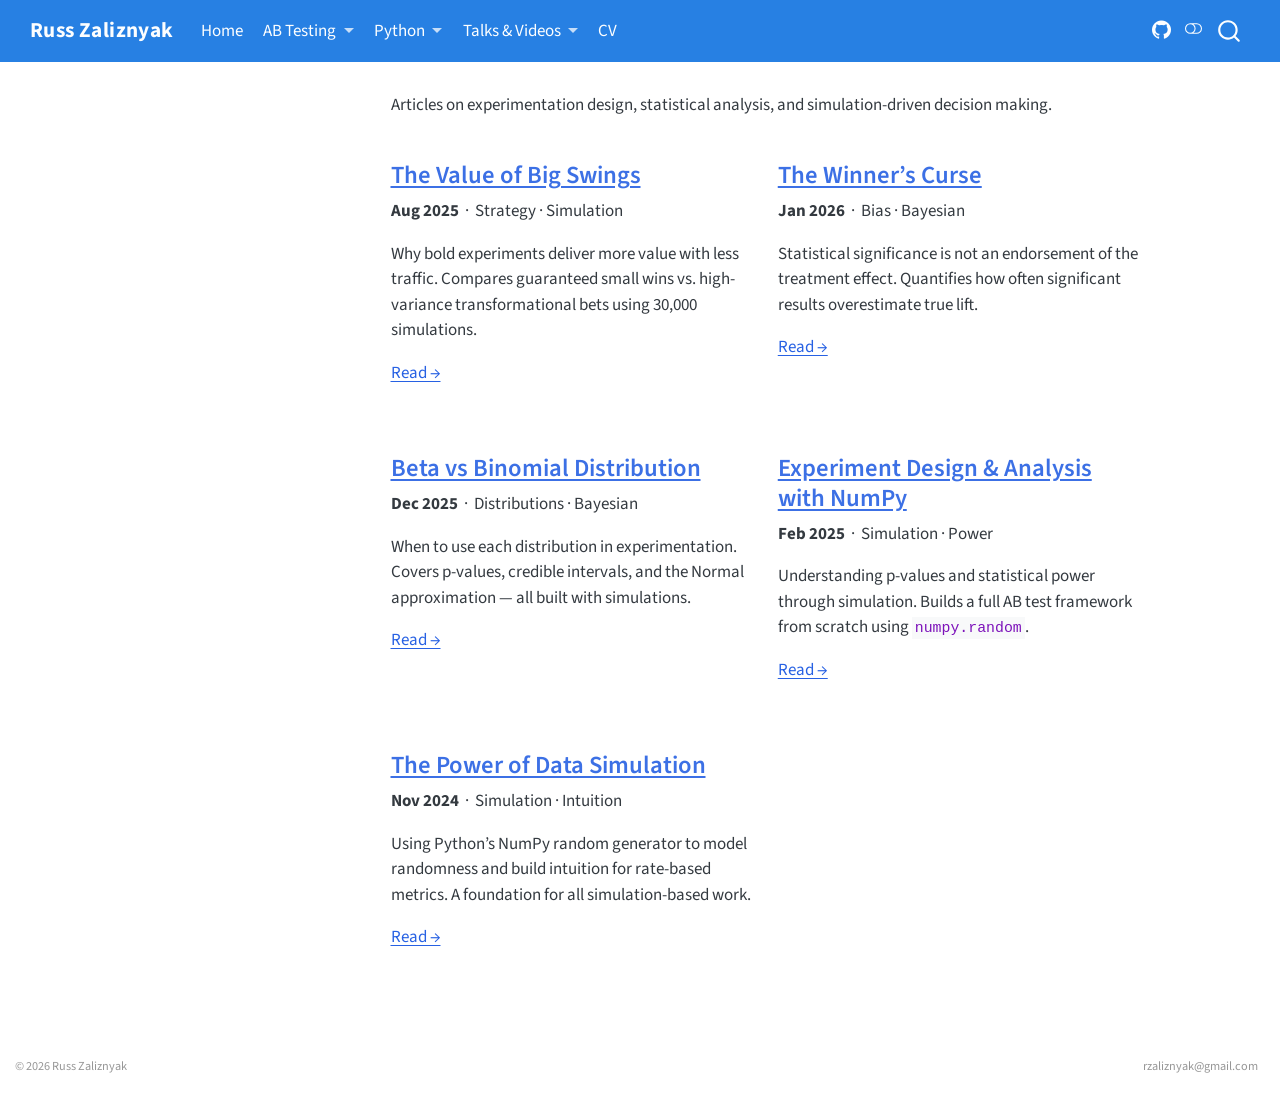
==== docs/ab-testing/index.html @ 5739679b "clean update" ====
<!DOCTYPE html>
<html xmlns="http://www.w3.org/1999/xhtml" lang="en" xml:lang="en"><head>

<meta charset="utf-8">
<meta name="generator" content="quarto-1.5.57">

<meta name="viewport" content="width=device-width, initial-scale=1.0, user-scalable=yes">

<meta name="author" content="Russ Zaliznyak">

<title>AB Testing – Russ Zaliznyak</title>
<style>
code{white-space: pre-wrap;}
span.smallcaps{font-variant: small-caps;}
div.columns{display: flex; gap: min(4vw, 1.5em);}
div.column{flex: auto; overflow-x: auto;}
div.hanging-indent{margin-left: 1.5em; text-indent: -1.5em;}
ul.task-list{list-style: none;}
ul.task-list li input[type="checkbox"] {
  width: 0.8em;
  margin: 0 0.8em 0.2em -1em; /* quarto-specific, see https://github.com/quarto-dev/quarto-cli/issues/4556 */ 
  vertical-align: middle;
}
/* CSS for syntax highlighting */
pre > code.sourceCode { white-space: pre; position: relative; }
pre > code.sourceCode > span { line-height: 1.25; }
pre > code.sourceCode > span:empty { height: 1.2em; }
.sourceCode { overflow: visible; }
code.sourceCode > span { color: inherit; text-decoration: inherit; }
div.sourceCode { margin: 1em 0; }
pre.sourceCode { margin: 0; }
@media screen {
div.sourceCode { overflow: auto; }
}
@media print {
pre > code.sourceCode { white-space: pre-wrap; }
pre > code.sourceCode > span { display: inline-block; text-indent: -5em; padding-left: 5em; }
}
pre.numberSource code
  { counter-reset: source-line 0; }
pre.numberSource code > span
  { position: relative; left: -4em; counter-increment: source-line; }
pre.numberSource code > span > a:first-child::before
  { content: counter(source-line);
    position: relative; left: -1em; text-align: right; vertical-align: baseline;
    border: none; display: inline-block;
    -webkit-touch-callout: none; -webkit-user-select: none;
    -khtml-user-select: none; -moz-user-select: none;
    -ms-user-select: none; user-select: none;
    padding: 0 4px; width: 4em;
  }
pre.numberSource { margin-left: 3em;  padding-left: 4px; }
div.sourceCode
  {   }
@media screen {
pre > code.sourceCode > span > a:first-child::before { text-decoration: underline; }
}
</style>


<script src="../site_libs/quarto-nav/quarto-nav.js"></script>
<script src="../site_libs/quarto-nav/headroom.min.js"></script>
<script src="../site_libs/clipboard/clipboard.min.js"></script>
<script src="../site_libs/quarto-search/autocomplete.umd.js"></script>
<script src="../site_libs/quarto-search/fuse.min.js"></script>
<script src="../site_libs/quarto-search/quarto-search.js"></script>
<meta name="quarto:offset" content="../">
<script src="../site_libs/quarto-html/quarto.js"></script>
<script src="../site_libs/quarto-html/popper.min.js"></script>
<script src="../site_libs/quarto-html/tippy.umd.min.js"></script>
<script src="../site_libs/quarto-html/anchor.min.js"></script>
<link href="../site_libs/quarto-html/tippy.css" rel="stylesheet">
<link href="../site_libs/quarto-html/quarto-syntax-highlighting.css" rel="stylesheet" class="quarto-color-scheme" id="quarto-text-highlighting-styles">
<link href="../site_libs/quarto-html/quarto-syntax-highlighting-dark.css" rel="prefetch" class="quarto-color-scheme quarto-color-alternate" id="quarto-text-highlighting-styles">
<script src="../site_libs/bootstrap/bootstrap.min.js"></script>
<link href="../site_libs/bootstrap/bootstrap-icons.css" rel="stylesheet">
<link href="../site_libs/bootstrap/bootstrap.min.css" rel="stylesheet" class="quarto-color-scheme" id="quarto-bootstrap" data-mode="light">
<link href="../site_libs/bootstrap/bootstrap-dark.min.css" rel="prefetch" class="quarto-color-scheme quarto-color-alternate" id="quarto-bootstrap" data-mode="dark">
<script id="quarto-search-options" type="application/json">{
  "location": "navbar",
  "copy-button": false,
  "collapse-after": 3,
  "panel-placement": "end",
  "type": "overlay",
  "limit": 50,
  "keyboard-shortcut": [
    "f",
    "/",
    "s"
  ],
  "show-item-context": false,
  "language": {
    "search-no-results-text": "No results",
    "search-matching-documents-text": "matching documents",
    "search-copy-link-title": "Copy link to search",
    "search-hide-matches-text": "Hide additional matches",
    "search-more-match-text": "more match in this document",
    "search-more-matches-text": "more matches in this document",
    "search-clear-button-title": "Clear",
    "search-text-placeholder": "",
    "search-detached-cancel-button-title": "Cancel",
    "search-submit-button-title": "Submit",
    "search-label": "Search"
  }
}</script>
<style>html{ scroll-behavior: smooth; }</style>


<link rel="stylesheet" href="../styles.css">
</head>

<body class="nav-sidebar floating nav-fixed fullcontent">

<div id="quarto-search-results"></div>
  <header id="quarto-header" class="headroom fixed-top">
    <nav class="navbar navbar-expand-lg " data-bs-theme="dark">
      <div class="navbar-container container-fluid">
      <div class="navbar-brand-container mx-auto">
    <a class="navbar-brand" href="../index.html">
    <span class="navbar-title">Russ Zaliznyak</span>
    </a>
  </div>
            <div id="quarto-search" class="" title="Search"></div>
          <button class="navbar-toggler" type="button" data-bs-toggle="collapse" data-bs-target="#navbarCollapse" aria-controls="navbarCollapse" role="menu" aria-expanded="false" aria-label="Toggle navigation" onclick="if (window.quartoToggleHeadroom) { window.quartoToggleHeadroom(); }">
  <span class="navbar-toggler-icon"></span>
</button>
          <div class="collapse navbar-collapse" id="navbarCollapse">
            <ul class="navbar-nav navbar-nav-scroll me-auto">
  <li class="nav-item">
    <a class="nav-link" href="../index.html"> 
<span class="menu-text">Home</span></a>
  </li>  
  <li class="nav-item dropdown ">
    <a class="nav-link dropdown-toggle" href="#" id="nav-menu-ab-testing" role="link" data-bs-toggle="dropdown" aria-expanded="false">
 <span class="menu-text">AB Testing</span>
    </a>
    <ul class="dropdown-menu" aria-labelledby="nav-menu-ab-testing">    
        <li>
    <a class="dropdown-item" href="../ab-testing/index.html">
 <span class="dropdown-text">All Articles</span></a>
  </li>  
        <li><hr class="dropdown-divider"></li>
        <li>
    <a class="dropdown-item" href="../ab-testing/power-of-simulation.html">
 <span class="dropdown-text">The Power of Data Simulation</span></a>
  </li>  
        <li>
    <a class="dropdown-item" href="../ab-testing/numpy-experiment-design.html">
 <span class="dropdown-text">Experiment Design &amp; Analysis</span></a>
  </li>  
        <li>
    <a class="dropdown-item" href="../ab-testing/beta-vs-binomial.html">
 <span class="dropdown-text">Beta vs Binomial Distribution</span></a>
  </li>  
        <li>
    <a class="dropdown-item" href="../ab-testing/winners-curse.html">
 <span class="dropdown-text">The Winner’s Curse</span></a>
  </li>  
        <li>
    <a class="dropdown-item" href="../ab-testing/big-swings.html">
 <span class="dropdown-text">The Value of Big Swings</span></a>
  </li>  
    </ul>
  </li>
  <li class="nav-item dropdown ">
    <a class="nav-link dropdown-toggle" href="#" id="nav-menu-python" role="link" data-bs-toggle="dropdown" aria-expanded="false">
 <span class="menu-text">Python</span>
    </a>
    <ul class="dropdown-menu" aria-labelledby="nav-menu-python">    
        <li>
    <a class="dropdown-item" href="../python/index.html">
 <span class="dropdown-text">All Articles</span></a>
  </li>  
        <li><hr class="dropdown-divider"></li>
        <li>
    <a class="dropdown-item" href="../python/polars-vs-pandas.html">
 <span class="dropdown-text">Why Switch to Polars</span></a>
  </li>  
    </ul>
  </li>
  <li class="nav-item dropdown ">
    <a class="nav-link dropdown-toggle" href="#" id="nav-menu-talks--videos" role="link" data-bs-toggle="dropdown" aria-expanded="false">
 <span class="menu-text">Talks &amp; Videos</span>
    </a>
    <ul class="dropdown-menu" aria-labelledby="nav-menu-talks--videos">    
        <li>
    <a class="dropdown-item" href="../talks/index.html">
 <span class="dropdown-text">All Talks</span></a>
  </li>  
        <li><hr class="dropdown-divider"></li>
        <li>
    <a class="dropdown-item" href="https://share.vidyard.com/watch/wqUpv9CUAXj9cSrFzAQwQ3">
 <span class="dropdown-text">Going Bayes — Intuit Tech Stories</span></a>
  </li>  
        <li>
    <a class="dropdown-item" href="https://www.youtube.com/watch?v=IpcTF0UAIVQ">
 <span class="dropdown-text">How Intuit Uses Dash Enterprise</span></a>
  </li>  
    </ul>
  </li>
  <li class="nav-item">
    <a class="nav-link" href="../cv.html"> 
<span class="menu-text">CV</span></a>
  </li>  
</ul>
            <ul class="navbar-nav navbar-nav-scroll ms-auto">
  <li class="nav-item compact">
    <a class="nav-link" href="https://github.com/rzaliznyak-math" target="_blank"> <i class="bi bi-github" role="img">
</i> 
<span class="menu-text"></span></a>
  </li>  
</ul>
          </div> <!-- /navcollapse -->
            <div class="quarto-navbar-tools">
  <a href="" class="quarto-color-scheme-toggle quarto-navigation-tool  px-1" onclick="window.quartoToggleColorScheme(); return false;" title="Toggle dark mode"><i class="bi"></i></a>
</div>
      </div> <!-- /container-fluid -->
    </nav>
  <nav class="quarto-secondary-nav">
    <div class="container-fluid d-flex">
      <button type="button" class="quarto-btn-toggle btn" data-bs-toggle="collapse" role="button" data-bs-target=".quarto-sidebar-collapse-item" aria-controls="quarto-sidebar" aria-expanded="false" aria-label="Toggle sidebar navigation" onclick="if (window.quartoToggleHeadroom) { window.quartoToggleHeadroom(); }">
        <i class="bi bi-layout-text-sidebar-reverse"></i>
      </button>
        <nav class="quarto-page-breadcrumbs" aria-label="breadcrumb"><ol class="breadcrumb"><li class="breadcrumb-item">AB Testing</li></ol></nav>
        <a class="flex-grow-1" role="navigation" data-bs-toggle="collapse" data-bs-target=".quarto-sidebar-collapse-item" aria-controls="quarto-sidebar" aria-expanded="false" aria-label="Toggle sidebar navigation" onclick="if (window.quartoToggleHeadroom) { window.quartoToggleHeadroom(); }">      
        </a>
    </div>
  </nav>
</header>
<!-- content -->
<div id="quarto-content" class="quarto-container page-columns page-rows-contents page-layout-article page-navbar">
<!-- sidebar -->
  <nav id="quarto-sidebar" class="sidebar collapse collapse-horizontal quarto-sidebar-collapse-item sidebar-navigation floating overflow-auto">
</nav>
<div id="quarto-sidebar-glass" class="quarto-sidebar-collapse-item" data-bs-toggle="collapse" data-bs-target=".quarto-sidebar-collapse-item"></div>
<!-- margin-sidebar -->
    
<!-- main -->
<main class="content" id="quarto-document-content">

<header id="title-block-header" class="quarto-title-block default">
<div class="quarto-title">
<div class="quarto-title-block"><div><h1 class="title">AB Testing</h1><button type="button" class="btn code-tools-button" id="quarto-code-tools-source"><i class="bi"></i> Code</button></div></div>
</div>



<div class="quarto-title-meta">

    <div>
    <div class="quarto-title-meta-heading">Author</div>
    <div class="quarto-title-meta-contents">
             <p>Russ Zaliznyak </p>
          </div>
  </div>
    
  
    
  </div>
  


</header>


<p>Articles on experimentation design, statistical analysis, and simulation-driven decision making.</p>
<div class="grid">
<section id="the-value-of-big-swings" class="level3 g-col-6">
<h3 class="anchored" data-anchor-id="the-value-of-big-swings"><a href="../ab-testing/big-swings.html">The Value of Big Swings</a></h3>
<p><strong>Aug 2025</strong> &nbsp;·&nbsp; Strategy · Simulation</p>
<p>Why bold experiments deliver more value with less traffic. Compares guaranteed small wins vs.&nbsp;high-variance transformational bets using 30,000 simulations.</p>
<p><a href="../ab-testing/big-swings.html">Read →</a></p>
</section>
<section id="the-winners-curse" class="level3 g-col-6">
<h3 class="anchored" data-anchor-id="the-winners-curse"><a href="../ab-testing/winners-curse.html">The Winner’s Curse</a></h3>
<p><strong>Jan 2026</strong> &nbsp;·&nbsp; Bias · Bayesian</p>
<p>Statistical significance is not an endorsement of the treatment effect. Quantifies how often significant results overestimate true lift.</p>
<p><a href="../ab-testing/winners-curse.html">Read →</a></p>
</section>
<section id="beta-vs-binomial-distribution" class="level3 g-col-6">
<h3 class="anchored" data-anchor-id="beta-vs-binomial-distribution"><a href="../ab-testing/beta-vs-binomial.html">Beta vs Binomial Distribution</a></h3>
<p><strong>Dec 2025</strong> &nbsp;·&nbsp; Distributions · Bayesian</p>
<p>When to use each distribution in experimentation. Covers p-values, credible intervals, and the Normal approximation — all built with simulations.</p>
<p><a href="../ab-testing/beta-vs-binomial.html">Read →</a></p>
</section>
<section id="experiment-design-analysis-with-numpy" class="level3 g-col-6">
<h3 class="anchored" data-anchor-id="experiment-design-analysis-with-numpy"><a href="../ab-testing/numpy-experiment-design.html">Experiment Design &amp; Analysis with NumPy</a></h3>
<p><strong>Feb 2025</strong> &nbsp;·&nbsp; Simulation · Power</p>
<p>Understanding p-values and statistical power through simulation. Builds a full AB test framework from scratch using <code>numpy.random</code>.</p>
<p><a href="../ab-testing/numpy-experiment-design.html">Read →</a></p>
</section>
<section id="the-power-of-data-simulation" class="level3 g-col-6">
<h3 class="anchored" data-anchor-id="the-power-of-data-simulation"><a href="../ab-testing/power-of-simulation.html">The Power of Data Simulation</a></h3>
<p><strong>Nov 2024</strong> &nbsp;·&nbsp; Simulation · Intuition</p>
<p>Using Python’s NumPy random generator to model randomness and build intuition for rate-based metrics. A foundation for all simulation-based work.</p>
<p><a href="../ab-testing/power-of-simulation.html">Read →</a></p>
</section>
</div>


<!-- -->


</main> <!-- /main -->
<script id="quarto-html-after-body" type="application/javascript">
window.document.addEventListener("DOMContentLoaded", function (event) {
  const toggleBodyColorMode = (bsSheetEl) => {
    const mode = bsSheetEl.getAttribute("data-mode");
    const bodyEl = window.document.querySelector("body");
    if (mode === "dark") {
      bodyEl.classList.add("quarto-dark");
      bodyEl.classList.remove("quarto-light");
    } else {
      bodyEl.classList.add("quarto-light");
      bodyEl.classList.remove("quarto-dark");
    }
  }
  const toggleBodyColorPrimary = () => {
    const bsSheetEl = window.document.querySelector("link#quarto-bootstrap");
    if (bsSheetEl) {
      toggleBodyColorMode(bsSheetEl);
    }
  }
  toggleBodyColorPrimary();  
  const disableStylesheet = (stylesheets) => {
    for (let i=0; i < stylesheets.length; i++) {
      const stylesheet = stylesheets[i];
      stylesheet.rel = 'prefetch';
    }
  }
  const enableStylesheet = (stylesheets) => {
    for (let i=0; i < stylesheets.length; i++) {
      const stylesheet = stylesheets[i];
      stylesheet.rel = 'stylesheet';
    }
  }
  const manageTransitions = (selector, allowTransitions) => {
    const els = window.document.querySelectorAll(selector);
    for (let i=0; i < els.length; i++) {
      const el = els[i];
      if (allowTransitions) {
        el.classList.remove('notransition');
      } else {
        el.classList.add('notransition');
      }
    }
  }
  const toggleGiscusIfUsed = (isAlternate, darkModeDefault) => {
    const baseTheme = document.querySelector('#giscus-base-theme')?.value ?? 'light';
    const alternateTheme = document.querySelector('#giscus-alt-theme')?.value ?? 'dark';
    let newTheme = '';
    if(darkModeDefault) {
      newTheme = isAlternate ? baseTheme : alternateTheme;
    } else {
      newTheme = isAlternate ? alternateTheme : baseTheme;
    }
    const changeGiscusTheme = () => {
      // From: https://github.com/giscus/giscus/issues/336
      const sendMessage = (message) => {
        const iframe = document.querySelector('iframe.giscus-frame');
        if (!iframe) return;
        iframe.contentWindow.postMessage({ giscus: message }, 'https://giscus.app');
      }
      sendMessage({
        setConfig: {
          theme: newTheme
        }
      });
    }
    const isGiscussLoaded = window.document.querySelector('iframe.giscus-frame') !== null;
    if (isGiscussLoaded) {
      changeGiscusTheme();
    }
  }
  const toggleColorMode = (alternate) => {
    // Switch the stylesheets
    const alternateStylesheets = window.document.querySelectorAll('link.quarto-color-scheme.quarto-color-alternate');
    manageTransitions('#quarto-margin-sidebar .nav-link', false);
    if (alternate) {
      enableStylesheet(alternateStylesheets);
      for (const sheetNode of alternateStylesheets) {
        if (sheetNode.id === "quarto-bootstrap") {
          toggleBodyColorMode(sheetNode);
        }
      }
    } else {
      disableStylesheet(alternateStylesheets);
      toggleBodyColorPrimary();
    }
    manageTransitions('#quarto-margin-sidebar .nav-link', true);
    // Switch the toggles
    const toggles = window.document.querySelectorAll('.quarto-color-scheme-toggle');
    for (let i=0; i < toggles.length; i++) {
      const toggle = toggles[i];
      if (toggle) {
        if (alternate) {
          toggle.classList.add("alternate");     
        } else {
          toggle.classList.remove("alternate");
        }
      }
    }
    // Hack to workaround the fact that safari doesn't
    // properly recolor the scrollbar when toggling (#1455)
    if (navigator.userAgent.indexOf('Safari') > 0 && navigator.userAgent.indexOf('Chrome') == -1) {
      manageTransitions("body", false);
      window.scrollTo(0, 1);
      setTimeout(() => {
        window.scrollTo(0, 0);
        manageTransitions("body", true);
      }, 40);  
    }
  }
  const isFileUrl = () => { 
    return window.location.protocol === 'file:';
  }
  const hasAlternateSentinel = () => {  
    let styleSentinel = getColorSchemeSentinel();
    if (styleSentinel !== null) {
      return styleSentinel === "alternate";
    } else {
      return false;
    }
  }
  const setStyleSentinel = (alternate) => {
    const value = alternate ? "alternate" : "default";
    if (!isFileUrl()) {
      window.localStorage.setItem("quarto-color-scheme", value);
    } else {
      localAlternateSentinel = value;
    }
  }
  const getColorSchemeSentinel = () => {
    if (!isFileUrl()) {
      const storageValue = window.localStorage.getItem("quarto-color-scheme");
      return storageValue != null ? storageValue : localAlternateSentinel;
    } else {
      return localAlternateSentinel;
    }
  }
  const darkModeDefault = false;
  let localAlternateSentinel = darkModeDefault ? 'alternate' : 'default';
  // Dark / light mode switch
  window.quartoToggleColorScheme = () => {
    // Read the current dark / light value 
    let toAlternate = !hasAlternateSentinel();
    toggleColorMode(toAlternate);
    setStyleSentinel(toAlternate);
    toggleGiscusIfUsed(toAlternate, darkModeDefault);
  };
  // Ensure there is a toggle, if there isn't float one in the top right
  if (window.document.querySelector('.quarto-color-scheme-toggle') === null) {
    const a = window.document.createElement('a');
    a.classList.add('top-right');
    a.classList.add('quarto-color-scheme-toggle');
    a.href = "";
    a.onclick = function() { try { window.quartoToggleColorScheme(); } catch {} return false; };
    const i = window.document.createElement("i");
    i.classList.add('bi');
    a.appendChild(i);
    window.document.body.appendChild(a);
  }
  // Switch to dark mode if need be
  if (hasAlternateSentinel()) {
    toggleColorMode(true);
  } else {
    toggleColorMode(false);
  }
  const icon = "";
  const anchorJS = new window.AnchorJS();
  anchorJS.options = {
    placement: 'right',
    icon: icon
  };
  anchorJS.add('.anchored');
  const isCodeAnnotation = (el) => {
    for (const clz of el.classList) {
      if (clz.startsWith('code-annotation-')) {                     
        return true;
      }
    }
    return false;
  }
  const onCopySuccess = function(e) {
    // button target
    const button = e.trigger;
    // don't keep focus
    button.blur();
    // flash "checked"
    button.classList.add('code-copy-button-checked');
    var currentTitle = button.getAttribute("title");
    button.setAttribute("title", "Copied!");
    let tooltip;
    if (window.bootstrap) {
      button.setAttribute("data-bs-toggle", "tooltip");
      button.setAttribute("data-bs-placement", "left");
      button.setAttribute("data-bs-title", "Copied!");
      tooltip = new bootstrap.Tooltip(button, 
        { trigger: "manual", 
          customClass: "code-copy-button-tooltip",
          offset: [0, -8]});
      tooltip.show();    
    }
    setTimeout(function() {
      if (tooltip) {
        tooltip.hide();
        button.removeAttribute("data-bs-title");
        button.removeAttribute("data-bs-toggle");
        button.removeAttribute("data-bs-placement");
      }
      button.setAttribute("title", currentTitle);
      button.classList.remove('code-copy-button-checked');
    }, 1000);
    // clear code selection
    e.clearSelection();
  }
  const getTextToCopy = function(trigger) {
      const codeEl = trigger.previousElementSibling.cloneNode(true);
      for (const childEl of codeEl.children) {
        if (isCodeAnnotation(childEl)) {
          childEl.remove();
        }
      }
      return codeEl.innerText;
  }
  const clipboard = new window.ClipboardJS('.code-copy-button:not([data-in-quarto-modal])', {
    text: getTextToCopy
  });
  clipboard.on('success', onCopySuccess);
  if (window.document.getElementById('quarto-embedded-source-code-modal')) {
    // For code content inside modals, clipBoardJS needs to be initialized with a container option
    // TODO: Check when it could be a function (https://github.com/zenorocha/clipboard.js/issues/860)
    const clipboardModal = new window.ClipboardJS('.code-copy-button[data-in-quarto-modal]', {
      text: getTextToCopy,
      container: window.document.getElementById('quarto-embedded-source-code-modal')
    });
    clipboardModal.on('success', onCopySuccess);
  }
  const viewSource = window.document.getElementById('quarto-view-source') ||
                     window.document.getElementById('quarto-code-tools-source');
  if (viewSource) {
    const sourceUrl = viewSource.getAttribute("data-quarto-source-url");
    viewSource.addEventListener("click", function(e) {
      if (sourceUrl) {
        // rstudio viewer pane
        if (/\bcapabilities=\b/.test(window.location)) {
          window.open(sourceUrl);
        } else {
          window.location.href = sourceUrl;
        }
      } else {
        const modal = new bootstrap.Modal(document.getElementById('quarto-embedded-source-code-modal'));
        modal.show();
      }
      return false;
    });
  }
  function toggleCodeHandler(show) {
    return function(e) {
      const detailsSrc = window.document.querySelectorAll(".cell > details > .sourceCode");
      for (let i=0; i<detailsSrc.length; i++) {
        const details = detailsSrc[i].parentElement;
        if (show) {
          details.open = true;
        } else {
          details.removeAttribute("open");
        }
      }
      const cellCodeDivs = window.document.querySelectorAll(".cell > .sourceCode");
      const fromCls = show ? "hidden" : "unhidden";
      const toCls = show ? "unhidden" : "hidden";
      for (let i=0; i<cellCodeDivs.length; i++) {
        const codeDiv = cellCodeDivs[i];
        if (codeDiv.classList.contains(fromCls)) {
          codeDiv.classList.remove(fromCls);
          codeDiv.classList.add(toCls);
        } 
      }
      return false;
    }
  }
  const hideAllCode = window.document.getElementById("quarto-hide-all-code");
  if (hideAllCode) {
    hideAllCode.addEventListener("click", toggleCodeHandler(false));
  }
  const showAllCode = window.document.getElementById("quarto-show-all-code");
  if (showAllCode) {
    showAllCode.addEventListener("click", toggleCodeHandler(true));
  }
    var localhostRegex = new RegExp(/^(?:http|https):\/\/localhost\:?[0-9]*\//);
    var mailtoRegex = new RegExp(/^mailto:/);
      var filterRegex = new RegExp('/' + window.location.host + '/');
    var isInternal = (href) => {
        return filterRegex.test(href) || localhostRegex.test(href) || mailtoRegex.test(href);
    }
    // Inspect non-navigation links and adorn them if external
 	var links = window.document.querySelectorAll('a[href]:not(.nav-link):not(.navbar-brand):not(.toc-action):not(.sidebar-link):not(.sidebar-item-toggle):not(.pagination-link):not(.no-external):not([aria-hidden]):not(.dropdown-item):not(.quarto-navigation-tool):not(.about-link)');
    for (var i=0; i<links.length; i++) {
      const link = links[i];
      if (!isInternal(link.href)) {
        // undo the damage that might have been done by quarto-nav.js in the case of
        // links that we want to consider external
        if (link.dataset.originalHref !== undefined) {
          link.href = link.dataset.originalHref;
        }
      }
    }
  function tippyHover(el, contentFn, onTriggerFn, onUntriggerFn) {
    const config = {
      allowHTML: true,
      maxWidth: 500,
      delay: 100,
      arrow: false,
      appendTo: function(el) {
          return el.parentElement;
      },
      interactive: true,
      interactiveBorder: 10,
      theme: 'quarto',
      placement: 'bottom-start',
    };
    if (contentFn) {
      config.content = contentFn;
    }
    if (onTriggerFn) {
      config.onTrigger = onTriggerFn;
    }
    if (onUntriggerFn) {
      config.onUntrigger = onUntriggerFn;
    }
    window.tippy(el, config); 
  }
  const noterefs = window.document.querySelectorAll('a[role="doc-noteref"]');
  for (var i=0; i<noterefs.length; i++) {
    const ref = noterefs[i];
    tippyHover(ref, function() {
      // use id or data attribute instead here
      let href = ref.getAttribute('data-footnote-href') || ref.getAttribute('href');
      try { href = new URL(href).hash; } catch {}
      const id = href.replace(/^#\/?/, "");
      const note = window.document.getElementById(id);
      if (note) {
        return note.innerHTML;
      } else {
        return "";
      }
    });
  }
  const xrefs = window.document.querySelectorAll('a.quarto-xref');
  const processXRef = (id, note) => {
    // Strip column container classes
    const stripColumnClz = (el) => {
      el.classList.remove("page-full", "page-columns");
      if (el.children) {
        for (const child of el.children) {
          stripColumnClz(child);
        }
      }
    }
    stripColumnClz(note)
    if (id === null || id.startsWith('sec-')) {
      // Special case sections, only their first couple elements
      const container = document.createElement("div");
      if (note.children && note.children.length > 2) {
        container.appendChild(note.children[0].cloneNode(true));
        for (let i = 1; i < note.children.length; i++) {
          const child = note.children[i];
          if (child.tagName === "P" && child.innerText === "") {
            continue;
          } else {
            container.appendChild(child.cloneNode(true));
            break;
          }
        }
        if (window.Quarto?.typesetMath) {
          window.Quarto.typesetMath(container);
        }
        return container.innerHTML
      } else {
        if (window.Quarto?.typesetMath) {
          window.Quarto.typesetMath(note);
        }
        return note.innerHTML;
      }
    } else {
      // Remove any anchor links if they are present
      const anchorLink = note.querySelector('a.anchorjs-link');
      if (anchorLink) {
        anchorLink.remove();
      }
      if (window.Quarto?.typesetMath) {
        window.Quarto.typesetMath(note);
      }
      // TODO in 1.5, we should make sure this works without a callout special case
      if (note.classList.contains("callout")) {
        return note.outerHTML;
      } else {
        return note.innerHTML;
      }
    }
  }
  for (var i=0; i<xrefs.length; i++) {
    const xref = xrefs[i];
    tippyHover(xref, undefined, function(instance) {
      instance.disable();
      let url = xref.getAttribute('href');
      let hash = undefined; 
      if (url.startsWith('#')) {
        hash = url;
      } else {
        try { hash = new URL(url).hash; } catch {}
      }
      if (hash) {
        const id = hash.replace(/^#\/?/, "");
        const note = window.document.getElementById(id);
        if (note !== null) {
          try {
            const html = processXRef(id, note.cloneNode(true));
            instance.setContent(html);
          } finally {
            instance.enable();
            instance.show();
          }
        } else {
          // See if we can fetch this
          fetch(url.split('#')[0])
          .then(res => res.text())
          .then(html => {
            const parser = new DOMParser();
            const htmlDoc = parser.parseFromString(html, "text/html");
            const note = htmlDoc.getElementById(id);
            if (note !== null) {
              const html = processXRef(id, note);
              instance.setContent(html);
            } 
          }).finally(() => {
            instance.enable();
            instance.show();
          });
        }
      } else {
        // See if we can fetch a full url (with no hash to target)
        // This is a special case and we should probably do some content thinning / targeting
        fetch(url)
        .then(res => res.text())
        .then(html => {
          const parser = new DOMParser();
          const htmlDoc = parser.parseFromString(html, "text/html");
          const note = htmlDoc.querySelector('main.content');
          if (note !== null) {
            // This should only happen for chapter cross references
            // (since there is no id in the URL)
            // remove the first header
            if (note.children.length > 0 && note.children[0].tagName === "HEADER") {
              note.children[0].remove();
            }
            const html = processXRef(null, note);
            instance.setContent(html);
          } 
        }).finally(() => {
          instance.enable();
          instance.show();
        });
      }
    }, function(instance) {
    });
  }
      let selectedAnnoteEl;
      const selectorForAnnotation = ( cell, annotation) => {
        let cellAttr = 'data-code-cell="' + cell + '"';
        let lineAttr = 'data-code-annotation="' +  annotation + '"';
        const selector = 'span[' + cellAttr + '][' + lineAttr + ']';
        return selector;
      }
      const selectCodeLines = (annoteEl) => {
        const doc = window.document;
        const targetCell = annoteEl.getAttribute("data-target-cell");
        const targetAnnotation = annoteEl.getAttribute("data-target-annotation");
        const annoteSpan = window.document.querySelector(selectorForAnnotation(targetCell, targetAnnotation));
        const lines = annoteSpan.getAttribute("data-code-lines").split(",");
        const lineIds = lines.map((line) => {
          return targetCell + "-" + line;
        })
        let top = null;
        let height = null;
        let parent = null;
        if (lineIds.length > 0) {
            //compute the position of the single el (top and bottom and make a div)
            const el = window.document.getElementById(lineIds[0]);
            top = el.offsetTop;
            height = el.offsetHeight;
            parent = el.parentElement.parentElement;
          if (lineIds.length > 1) {
            const lastEl = window.document.getElementById(lineIds[lineIds.length - 1]);
            const bottom = lastEl.offsetTop + lastEl.offsetHeight;
            height = bottom - top;
          }
          if (top !== null && height !== null && parent !== null) {
            // cook up a div (if necessary) and position it 
            let div = window.document.getElementById("code-annotation-line-highlight");
            if (div === null) {
              div = window.document.createElement("div");
              div.setAttribute("id", "code-annotation-line-highlight");
              div.style.position = 'absolute';
              parent.appendChild(div);
            }
            div.style.top = top - 2 + "px";
            div.style.height = height + 4 + "px";
            div.style.left = 0;
            let gutterDiv = window.document.getElementById("code-annotation-line-highlight-gutter");
            if (gutterDiv === null) {
              gutterDiv = window.document.createElement("div");
              gutterDiv.setAttribute("id", "code-annotation-line-highlight-gutter");
              gutterDiv.style.position = 'absolute';
              const codeCell = window.document.getElementById(targetCell);
              const gutter = codeCell.querySelector('.code-annotation-gutter');
              gutter.appendChild(gutterDiv);
            }
            gutterDiv.style.top = top - 2 + "px";
            gutterDiv.style.height = height + 4 + "px";
          }
          selectedAnnoteEl = annoteEl;
        }
      };
      const unselectCodeLines = () => {
        const elementsIds = ["code-annotation-line-highlight", "code-annotation-line-highlight-gutter"];
        elementsIds.forEach((elId) => {
          const div = window.document.getElementById(elId);
          if (div) {
            div.remove();
          }
        });
        selectedAnnoteEl = undefined;
      };
        // Handle positioning of the toggle
    window.addEventListener(
      "resize",
      throttle(() => {
        elRect = undefined;
        if (selectedAnnoteEl) {
          selectCodeLines(selectedAnnoteEl);
        }
      }, 10)
    );
    function throttle(fn, ms) {
    let throttle = false;
    let timer;
      return (...args) => {
        if(!throttle) { // first call gets through
            fn.apply(this, args);
            throttle = true;
        } else { // all the others get throttled
            if(timer) clearTimeout(timer); // cancel #2
            timer = setTimeout(() => {
              fn.apply(this, args);
              timer = throttle = false;
            }, ms);
        }
      };
    }
      // Attach click handler to the DT
      const annoteDls = window.document.querySelectorAll('dt[data-target-cell]');
      for (const annoteDlNode of annoteDls) {
        annoteDlNode.addEventListener('click', (event) => {
          const clickedEl = event.target;
          if (clickedEl !== selectedAnnoteEl) {
            unselectCodeLines();
            const activeEl = window.document.querySelector('dt[data-target-cell].code-annotation-active');
            if (activeEl) {
              activeEl.classList.remove('code-annotation-active');
            }
            selectCodeLines(clickedEl);
            clickedEl.classList.add('code-annotation-active');
          } else {
            // Unselect the line
            unselectCodeLines();
            clickedEl.classList.remove('code-annotation-active');
          }
        });
      }
  const findCites = (el) => {
    const parentEl = el.parentElement;
    if (parentEl) {
      const cites = parentEl.dataset.cites;
      if (cites) {
        return {
          el,
          cites: cites.split(' ')
        };
      } else {
        return findCites(el.parentElement)
      }
    } else {
      return undefined;
    }
  };
  var bibliorefs = window.document.querySelectorAll('a[role="doc-biblioref"]');
  for (var i=0; i<bibliorefs.length; i++) {
    const ref = bibliorefs[i];
    const citeInfo = findCites(ref);
    if (citeInfo) {
      tippyHover(citeInfo.el, function() {
        var popup = window.document.createElement('div');
        citeInfo.cites.forEach(function(cite) {
          var citeDiv = window.document.createElement('div');
          citeDiv.classList.add('hanging-indent');
          citeDiv.classList.add('csl-entry');
          var biblioDiv = window.document.getElementById('ref-' + cite);
          if (biblioDiv) {
            citeDiv.innerHTML = biblioDiv.innerHTML;
          }
          popup.appendChild(citeDiv);
        });
        return popup.innerHTML;
      });
    }
  }
});
</script><div class="modal fade" id="quarto-embedded-source-code-modal" tabindex="-1" aria-labelledby="quarto-embedded-source-code-modal-label" aria-hidden="true"><div class="modal-dialog modal-dialog-scrollable"><div class="modal-content"><div class="modal-header"><h5 class="modal-title" id="quarto-embedded-source-code-modal-label">Source Code</h5><button class="btn-close" data-bs-dismiss="modal"></button></div><div class="modal-body"><div class="">
<div class="sourceCode" id="cb1" data-shortcodes="false"><pre class="sourceCode markdown code-with-copy"><code class="sourceCode markdown"><span id="cb1-1"><a href="#cb1-1" aria-hidden="true" tabindex="-1"></a><span class="co">---</span></span>
<span id="cb1-2"><a href="#cb1-2" aria-hidden="true" tabindex="-1"></a><span class="an">title:</span><span class="co"> "AB Testing"</span></span>
<span id="cb1-3"><a href="#cb1-3" aria-hidden="true" tabindex="-1"></a><span class="an">toc:</span><span class="co"> false</span></span>
<span id="cb1-4"><a href="#cb1-4" aria-hidden="true" tabindex="-1"></a><span class="co">---</span></span>
<span id="cb1-5"><a href="#cb1-5" aria-hidden="true" tabindex="-1"></a></span>
<span id="cb1-6"><a href="#cb1-6" aria-hidden="true" tabindex="-1"></a>Articles on experimentation design, statistical analysis, and simulation-driven decision making.</span>
<span id="cb1-7"><a href="#cb1-7" aria-hidden="true" tabindex="-1"></a></span>
<span id="cb1-8"><a href="#cb1-8" aria-hidden="true" tabindex="-1"></a>:::: {.grid}</span>
<span id="cb1-9"><a href="#cb1-9" aria-hidden="true" tabindex="-1"></a></span>
<span id="cb1-10"><a href="#cb1-10" aria-hidden="true" tabindex="-1"></a>::: {.g-col-6}</span>
<span id="cb1-11"><a href="#cb1-11" aria-hidden="true" tabindex="-1"></a><span class="fu">### [The Value of Big Swings](big-swings.qmd)</span></span>
<span id="cb1-12"><a href="#cb1-12" aria-hidden="true" tabindex="-1"></a>**Aug 2025** <span class="dv">&amp;nbsp;</span>·<span class="dv">&amp;nbsp;</span> Strategy · Simulation</span>
<span id="cb1-13"><a href="#cb1-13" aria-hidden="true" tabindex="-1"></a></span>
<span id="cb1-14"><a href="#cb1-14" aria-hidden="true" tabindex="-1"></a>Why bold experiments deliver more value with less traffic. Compares guaranteed small wins vs. high-variance transformational bets using 30,000 simulations.</span>
<span id="cb1-15"><a href="#cb1-15" aria-hidden="true" tabindex="-1"></a></span>
<span id="cb1-16"><a href="#cb1-16" aria-hidden="true" tabindex="-1"></a><span class="co">[</span><span class="ot">Read →</span><span class="co">](big-swings.qmd)</span></span>
<span id="cb1-17"><a href="#cb1-17" aria-hidden="true" tabindex="-1"></a>:::</span>
<span id="cb1-18"><a href="#cb1-18" aria-hidden="true" tabindex="-1"></a></span>
<span id="cb1-19"><a href="#cb1-19" aria-hidden="true" tabindex="-1"></a>::: {.g-col-6}</span>
<span id="cb1-20"><a href="#cb1-20" aria-hidden="true" tabindex="-1"></a><span class="fu">### [The Winner's Curse](winners-curse.qmd)</span></span>
<span id="cb1-21"><a href="#cb1-21" aria-hidden="true" tabindex="-1"></a>**Jan 2026** <span class="dv">&amp;nbsp;</span>·<span class="dv">&amp;nbsp;</span> Bias · Bayesian</span>
<span id="cb1-22"><a href="#cb1-22" aria-hidden="true" tabindex="-1"></a></span>
<span id="cb1-23"><a href="#cb1-23" aria-hidden="true" tabindex="-1"></a>Statistical significance is not an endorsement of the treatment effect. Quantifies how often significant results overestimate true lift.</span>
<span id="cb1-24"><a href="#cb1-24" aria-hidden="true" tabindex="-1"></a></span>
<span id="cb1-25"><a href="#cb1-25" aria-hidden="true" tabindex="-1"></a><span class="co">[</span><span class="ot">Read →</span><span class="co">](winners-curse.qmd)</span></span>
<span id="cb1-26"><a href="#cb1-26" aria-hidden="true" tabindex="-1"></a>:::</span>
<span id="cb1-27"><a href="#cb1-27" aria-hidden="true" tabindex="-1"></a></span>
<span id="cb1-28"><a href="#cb1-28" aria-hidden="true" tabindex="-1"></a>::: {.g-col-6}</span>
<span id="cb1-29"><a href="#cb1-29" aria-hidden="true" tabindex="-1"></a><span class="fu">### [Beta vs Binomial Distribution](beta-vs-binomial.qmd)</span></span>
<span id="cb1-30"><a href="#cb1-30" aria-hidden="true" tabindex="-1"></a>**Dec 2025** <span class="dv">&amp;nbsp;</span>·<span class="dv">&amp;nbsp;</span> Distributions · Bayesian</span>
<span id="cb1-31"><a href="#cb1-31" aria-hidden="true" tabindex="-1"></a></span>
<span id="cb1-32"><a href="#cb1-32" aria-hidden="true" tabindex="-1"></a>When to use each distribution in experimentation. Covers p-values, credible intervals, and the Normal approximation — all built with simulations.</span>
<span id="cb1-33"><a href="#cb1-33" aria-hidden="true" tabindex="-1"></a></span>
<span id="cb1-34"><a href="#cb1-34" aria-hidden="true" tabindex="-1"></a><span class="co">[</span><span class="ot">Read →</span><span class="co">](beta-vs-binomial.qmd)</span></span>
<span id="cb1-35"><a href="#cb1-35" aria-hidden="true" tabindex="-1"></a>:::</span>
<span id="cb1-36"><a href="#cb1-36" aria-hidden="true" tabindex="-1"></a></span>
<span id="cb1-37"><a href="#cb1-37" aria-hidden="true" tabindex="-1"></a>::: {.g-col-6}</span>
<span id="cb1-38"><a href="#cb1-38" aria-hidden="true" tabindex="-1"></a><span class="fu">### [Experiment Design &amp; Analysis with NumPy](numpy-experiment-design.qmd)</span></span>
<span id="cb1-39"><a href="#cb1-39" aria-hidden="true" tabindex="-1"></a>**Feb 2025** <span class="dv">&amp;nbsp;</span>·<span class="dv">&amp;nbsp;</span> Simulation · Power</span>
<span id="cb1-40"><a href="#cb1-40" aria-hidden="true" tabindex="-1"></a></span>
<span id="cb1-41"><a href="#cb1-41" aria-hidden="true" tabindex="-1"></a>Understanding p-values and statistical power through simulation. Builds a full AB test framework from scratch using <span class="in">`numpy.random`</span>.</span>
<span id="cb1-42"><a href="#cb1-42" aria-hidden="true" tabindex="-1"></a></span>
<span id="cb1-43"><a href="#cb1-43" aria-hidden="true" tabindex="-1"></a><span class="co">[</span><span class="ot">Read →</span><span class="co">](numpy-experiment-design.qmd)</span></span>
<span id="cb1-44"><a href="#cb1-44" aria-hidden="true" tabindex="-1"></a>:::</span>
<span id="cb1-45"><a href="#cb1-45" aria-hidden="true" tabindex="-1"></a></span>
<span id="cb1-46"><a href="#cb1-46" aria-hidden="true" tabindex="-1"></a>::: {.g-col-6}</span>
<span id="cb1-47"><a href="#cb1-47" aria-hidden="true" tabindex="-1"></a><span class="fu">### [The Power of Data Simulation](power-of-simulation.qmd)</span></span>
<span id="cb1-48"><a href="#cb1-48" aria-hidden="true" tabindex="-1"></a>**Nov 2024** <span class="dv">&amp;nbsp;</span>·<span class="dv">&amp;nbsp;</span> Simulation · Intuition</span>
<span id="cb1-49"><a href="#cb1-49" aria-hidden="true" tabindex="-1"></a></span>
<span id="cb1-50"><a href="#cb1-50" aria-hidden="true" tabindex="-1"></a>Using Python's NumPy random generator to model randomness and build intuition for rate-based metrics. A foundation for all simulation-based work.</span>
<span id="cb1-51"><a href="#cb1-51" aria-hidden="true" tabindex="-1"></a></span>
<span id="cb1-52"><a href="#cb1-52" aria-hidden="true" tabindex="-1"></a><span class="co">[</span><span class="ot">Read →</span><span class="co">](power-of-simulation.qmd)</span></span>
<span id="cb1-53"><a href="#cb1-53" aria-hidden="true" tabindex="-1"></a>:::</span>
<span id="cb1-54"><a href="#cb1-54" aria-hidden="true" tabindex="-1"></a></span>
<span id="cb1-55"><a href="#cb1-55" aria-hidden="true" tabindex="-1"></a>::::</span></code><button title="Copy to Clipboard" class="code-copy-button" data-in-quarto-modal=""><i class="bi"></i></button></pre></div>
</div></div></div></div></div>
</div> <!-- /content -->
<footer class="footer">
  <div class="nav-footer">
    <div class="nav-footer-left">
<p>© 2026 Russ Zaliznyak</p>
</div>   
    <div class="nav-footer-center">
      &nbsp;
    </div>
    <div class="nav-footer-right">
      <ul class="footer-items list-unstyled">
    <li class="nav-item">
    <a class="nav-link" href="mailto:rzaliznyak@gmail.com">
<p>rzaliznyak@gmail.com</p>
</a>
  </li>  
</ul>
    </div>
  </div>
</footer>




<script src="../site_libs/quarto-html/zenscroll-min.js"></script>
</body></html>
---- docs/site_libs/quarto-html/tippy.css ----
.tippy-box[data-animation=fade][data-state=hidden]{opacity:0}[data-tippy-root]{max-width:calc(100vw - 10px)}.tippy-box{position:relative;background-color:#333;color:#fff;border-radius:4px;font-size:14px;line-height:1.4;white-space:normal;outline:0;transition-property:transform,visibility,opacity}.tippy-box[data-placement^=top]>.tippy-arrow{bottom:0}.tippy-box[data-placement^=top]>.tippy-arrow:before{bottom:-7px;left:0;border-width:8px 8px 0;border-top-color:initial;transform-origin:center top}.tippy-box[data-placement^=bottom]>.tippy-arrow{top:0}.tippy-box[data-placement^=bottom]>.tippy-arrow:before{top:-7px;left:0;border-width:0 8px 8px;border-bottom-color:initial;transform-origin:center bottom}.tippy-box[data-placement^=left]>.tippy-arrow{right:0}.tippy-box[data-placement^=left]>.tippy-arrow:before{border-width:8px 0 8px 8px;border-left-color:initial;right:-7px;transform-origin:center left}.tippy-box[data-placement^=right]>.tippy-arrow{left:0}.tippy-box[data-placement^=right]>.tippy-arrow:before{left:-7px;border-width:8px 8px 8px 0;border-right-color:initial;transform-origin:center right}.tippy-box[data-inertia][data-state=visible]{transition-timing-function:cubic-bezier(.54,1.5,.38,1.11)}.tippy-arrow{width:16px;height:16px;color:#333}.tippy-arrow:before{content:"";position:absolute;border-color:transparent;border-style:solid}.tippy-content{position:relative;padding:5px 9px;z-index:1}
---- docs/site_libs/quarto-html/quarto-syntax-highlighting.css ----
/* quarto syntax highlight colors */
:root {
  --quarto-hl-ot-color: #003B4F;
  --quarto-hl-at-color: #657422;
  --quarto-hl-ss-color: #20794D;
  --quarto-hl-an-color: #5E5E5E;
  --quarto-hl-fu-color: #4758AB;
  --quarto-hl-st-color: #20794D;
  --quarto-hl-cf-color: #003B4F;
  --quarto-hl-op-color: #5E5E5E;
  --quarto-hl-er-color: #AD0000;
  --quarto-hl-bn-color: #AD0000;
  --quarto-hl-al-color: #AD0000;
  --quarto-hl-va-color: #111111;
  --quarto-hl-bu-color: inherit;
  --quarto-hl-ex-color: inherit;
  --quarto-hl-pp-color: #AD0000;
  --quarto-hl-in-color: #5E5E5E;
  --quarto-hl-vs-color: #20794D;
  --quarto-hl-wa-color: #5E5E5E;
  --quarto-hl-do-color: #5E5E5E;
  --quarto-hl-im-color: #00769E;
  --quarto-hl-ch-color: #20794D;
  --quarto-hl-dt-color: #AD0000;
  --quarto-hl-fl-color: #AD0000;
  --quarto-hl-co-color: #5E5E5E;
  --quarto-hl-cv-color: #5E5E5E;
  --quarto-hl-cn-color: #8f5902;
  --quarto-hl-sc-color: #5E5E5E;
  --quarto-hl-dv-color: #AD0000;
  --quarto-hl-kw-color: #003B4F;
}

/* other quarto variables */
:root {
  --quarto-font-monospace: SFMono-Regular, Menlo, Monaco, Consolas, "Liberation Mono", "Courier New", monospace;
}

pre > code.sourceCode > span {
  color: #003B4F;
}

code span {
  color: #003B4F;
}

code.sourceCode > span {
  color: #003B4F;
}

div.sourceCode,
div.sourceCode pre.sourceCode {
  color: #003B4F;
}

code span.ot {
  color: #003B4F;
  font-style: inherit;
}

code span.at {
  color: #657422;
  font-style: inherit;
}

code span.ss {
  color: #20794D;
  font-style: inherit;
}

code span.an {
  color: #5E5E5E;
  font-style: inherit;
}

code span.fu {
  color: #4758AB;
  font-style: inherit;
}

code span.st {
  color: #20794D;
  font-style: inherit;
}

code span.cf {
  color: #003B4F;
  font-weight: bold;
  font-style: inherit;
}

code span.op {
  color: #5E5E5E;
  font-style: inherit;
}

code span.er {
  color: #AD0000;
  font-style: inherit;
}

code span.bn {
  color: #AD0000;
  font-style: inherit;
}

code span.al {
  color: #AD0000;
  font-style: inherit;
}

code span.va {
  color: #111111;
  font-style: inherit;
}

code span.bu {
  font-style: inherit;
}

code span.ex {
  font-style: inherit;
}

code span.pp {
  color: #AD0000;
  font-style: inherit;
}

code span.in {
  color: #5E5E5E;
  font-style: inherit;
}

code span.vs {
  color: #20794D;
  font-style: inherit;
}

code span.wa {
  color: #5E5E5E;
  font-style: italic;
}

code span.do {
  color: #5E5E5E;
  font-style: italic;
}

code span.im {
  color: #00769E;
  font-style: inherit;
}

code span.ch {
  color: #20794D;
  font-style: inherit;
}

code span.dt {
  color: #AD0000;
  font-style: inherit;
}

code span.fl {
  color: #AD0000;
  font-style: inherit;
}

code span.co {
  color: #5E5E5E;
  font-style: inherit;
}

code span.cv {
  color: #5E5E5E;
  font-style: italic;
}

code span.cn {
  color: #8f5902;
  font-style: inherit;
}

code span.sc {
  color: #5E5E5E;
  font-style: inherit;
}

code span.dv {
  color: #AD0000;
  font-style: inherit;
}

code span.kw {
  color: #003B4F;
  font-weight: bold;
  font-style: inherit;
}

.prevent-inlining {
  content: "</";
}

/*# sourceMappingURL=debc5d5d77c3f9108843748ff7464032.css.map */
---- docs/site_libs/quarto-html/quarto-syntax-highlighting-dark.css ----
/* quarto syntax highlight colors */
:root {
  --quarto-hl-al-color: #f07178;
  --quarto-hl-an-color: #d4d0ab;
  --quarto-hl-at-color: #00e0e0;
  --quarto-hl-bn-color: #d4d0ab;
  --quarto-hl-bu-color: #abe338;
  --quarto-hl-ch-color: #abe338;
  --quarto-hl-co-color: #f8f8f2;
  --quarto-hl-cv-color: #ffd700;
  --quarto-hl-cn-color: #ffd700;
  --quarto-hl-cf-color: #ffa07a;
  --quarto-hl-dt-color: #ffa07a;
  --quarto-hl-dv-color: #d4d0ab;
  --quarto-hl-do-color: #f8f8f2;
  --quarto-hl-er-color: #f07178;
  --quarto-hl-ex-color: #00e0e0;
  --quarto-hl-fl-color: #d4d0ab;
  --quarto-hl-fu-color: #ffa07a;
  --quarto-hl-im-color: #abe338;
  --quarto-hl-in-color: #d4d0ab;
  --quarto-hl-kw-color: #ffa07a;
  --quarto-hl-op-color: #ffa07a;
  --quarto-hl-ot-color: #00e0e0;
  --quarto-hl-pp-color: #dcc6e0;
  --quarto-hl-re-color: #00e0e0;
  --quarto-hl-sc-color: #abe338;
  --quarto-hl-ss-color: #abe338;
  --quarto-hl-st-color: #abe338;
  --quarto-hl-va-color: #00e0e0;
  --quarto-hl-vs-color: #abe338;
  --quarto-hl-wa-color: #dcc6e0;
}

/* other quarto variables */
:root {
  --quarto-font-monospace: SFMono-Regular, Menlo, Monaco, Consolas, "Liberation Mono", "Courier New", monospace;
}

code span.al {
  background-color: #2a0f15;
  font-weight: bold;
  color: #f07178;
}

code span.an {
  color: #d4d0ab;
}

code span.at {
  color: #00e0e0;
}

code span.bn {
  color: #d4d0ab;
}

code span.bu {
  color: #abe338;
}

code span.ch {
  color: #abe338;
}

code span.co {
  font-style: italic;
  color: #f8f8f2;
}

code span.cv {
  color: #ffd700;
}

code span.cn {
  color: #ffd700;
}

code span.cf {
  font-weight: bold;
  color: #ffa07a;
}

code span.dt {
  color: #ffa07a;
}

code span.dv {
  color: #d4d0ab;
}

code span.do {
  color: #f8f8f2;
}

code span.er {
  color: #f07178;
  text-decoration: underline;
}

code span.ex {
  font-weight: bold;
  color: #00e0e0;
}

code span.fl {
  color: #d4d0ab;
}

code span.fu {
  color: #ffa07a;
}

code span.im {
  color: #abe338;
}

code span.in {
  color: #d4d0ab;
}

code span.kw {
  font-weight: bold;
  color: #ffa07a;
}

pre > code.sourceCode > span {
  color: #f8f8f2;
}

code span {
  color: #f8f8f2;
}

code.sourceCode > span {
  color: #f8f8f2;
}

div.sourceCode,
div.sourceCode pre.sourceCode {
  color: #f8f8f2;
}

code span.op {
  color: #ffa07a;
}

code span.ot {
  color: #00e0e0;
}

code span.pp {
  color: #dcc6e0;
}

code span.re {
  background-color: #f8f8f2;
  color: #00e0e0;
}

code span.sc {
  color: #abe338;
}

code span.ss {
  color: #abe338;
}

code span.st {
  color: #abe338;
}

code span.va {
  color: #00e0e0;
}

code span.vs {
  color: #abe338;
}

code span.wa {
  color: #dcc6e0;
}

.prevent-inlining {
  content: "</";
}

/*# sourceMappingURL=935a306eefa94366c21e1a970dddb765.css.map */
---- docs/styles.css ----
/* ── Typography ── */
h1, h2, h3 {
  font-weight: 600;
}

/* ── Navbar ── */
.navbar-brand {
  font-weight: 700;
  letter-spacing: 0.02em;
}

/* ── Code blocks ── */
pre {
  border-radius: 6px;
  border: 1px solid var(--bs-border-color);
}

/* ── Tables ── */
table {
  width: 100%;
  margin: 1.5rem 0;
}

th {
  font-weight: 600;
}

/* ── Callout overrides ── */
.callout-note {
  border-left: 4px solid #3498db;
}

/* ── Dividers ── */
hr {
  margin: 2.5rem 0;
  opacity: 0.2;
}

/* ── Footer ── */
.nav-footer {
  font-size: 0.875rem;
  opacity: 0.75;
}

/* ── Category badge ── */
.badge-category {
  display: inline-block;
  font-size: 0.75rem;
  font-weight: 600;
  letter-spacing: 0.05em;
  text-transform: uppercase;
  padding: 0.2em 0.7em;
  border-radius: 4px;
  background: #3498db22;
  color: #3498db;
}

.topic-badges {
  display: flex;
  flex-wrap: wrap;
  gap: 0.4rem;
  margin-bottom: 1.25rem;
}

/* ── Home page two-column layout ── */
#title-block-header {
  display: none !important;
}

.home-layout {
  display: grid;
  grid-template-columns: 260px 1fr;
  gap: 0;
  align-items: start;
  width: 100%;
  min-height: calc(100vh - 60px);
}

/* Left sidebar */
.profile-sidebar {
  position: sticky;
  top: 4.5rem;
  padding: 2rem 2rem 2rem 1.5rem;
  border-right: 1px solid var(--bs-border-color);
  display: flex;
  flex-direction: column;
}

/* Profile photo — img is inside a <p> wrapper from Quarto */
.profile-sidebar > p:first-of-type {
  margin: 0 0 1rem 0;
  text-align: center;
}

.profile-photo {
  width: 120px;
  height: 120px;
  border-radius: 50%;
  object-fit: cover;
}

/* Profile name — span inside a <p> */
.profile-name {
  display: block;
  font-size: 1.2rem;
  font-weight: 700;
  line-height: 1.3;
  margin: 0;
}

/* Profile role — span inside a <p> */
.profile-role {
  display: block;
  font-size: 0.85rem;
  color: var(--bs-secondary-color, #6c757d);
  margin-bottom: 1rem;
}

/* Topic badges in sidebar */
.profile-sidebar .topic-badges {
  margin-bottom: 1rem;
}

/* Badges inside topic-badges are in a <p>, remove its margin */
.profile-sidebar .topic-badges > p {
  margin: 0;
}

/* Bio — span inside a <p> */
.profile-bio {
  display: block;
  font-size: 0.875rem;
  line-height: 1.6;
  color: var(--bs-body-color);
  margin-bottom: 1.25rem;
}

/* Remove default paragraph margins inside sidebar */
.profile-sidebar > p {
  margin-top: 0;
  margin-bottom: 0.4rem;
}

/* Links section */
.profile-links {
  margin-bottom: 1.5rem;
}

.profile-links p {
  display: flex;
  align-items: center;
  gap: 0.5rem;
  margin: 0.3rem 0;
  font-size: 0.875rem;
}

.profile-links p i {
  font-size: 0.9rem;
  color: var(--bs-secondary-color, #6c757d);
  flex-shrink: 0;
}

.profile-links p a {
  color: var(--bs-body-color);
  text-decoration: none;
}

.profile-links p a:hover {
  color: #3498db;
}

/* Section nav */
.sidebar-nav {
  border-top: 1px solid var(--bs-border-color);
  padding-top: 1rem;
}

.sidebar-nav-label {
  display: block;
  font-size: 0.7rem;
  font-weight: 700;
  letter-spacing: 0.1em;
  text-transform: uppercase;
  color: var(--bs-secondary-color, #6c757d);
  margin-bottom: 0.5rem;
}

.sidebar-nav p {
  margin: 0.2rem 0;
}

.sidebar-nav p a {
  font-size: 0.875rem;
  color: var(--bs-body-color);
  text-decoration: none;
}

.sidebar-nav p a:hover {
  color: #3498db;
}

/* Right article list panel */
.article-list {
  padding: 2rem 3rem;
  min-width: 0;
}

.article-list h2 {
  margin-top: 0;
  margin-bottom: 0.25rem;
  font-size: 1.25rem;
  font-weight: 600;
}

.article-list h2 a {
  color: var(--bs-body-color);
  text-decoration: none;
}

.article-list h2 a:hover {
  color: #3498db;
}

.article-list hr {
  margin: 1.75rem 0;
}

.article-list > p:last-of-type a {
  font-size: 0.85rem;
  font-weight: 600;
  color: #3498db;
  text-decoration: none;
}

/* Hide sidebar nav on small screens */
@media (max-width: 768px) {
  .home-layout {
    grid-template-columns: 1fr;
  }

  .profile-sidebar {
    position: static;
    border-right: none;
    border-bottom: 1px solid var(--bs-border-color);
    padding: 1.5rem;
  }

  .article-list {
    padding: 1.5rem;
  }
}

/* ── Talk thumbnails ── */
.talk-thumbnail {
  width: 100%;
  max-width: 520px;
  border-radius: 8px;
  display: block;
  margin-bottom: 1rem;
  box-shadow: 0 2px 8px rgba(0,0,0,0.12);
}

/* ── Post metadata line (date · tags) ── */
.post-meta {
  font-size: 0.85rem;
  color: var(--bs-secondary-color, #6c757d);
  margin-top: -0.5rem;
  margin-bottom: 0.75rem;
  letter-spacing: 0.01em;
}
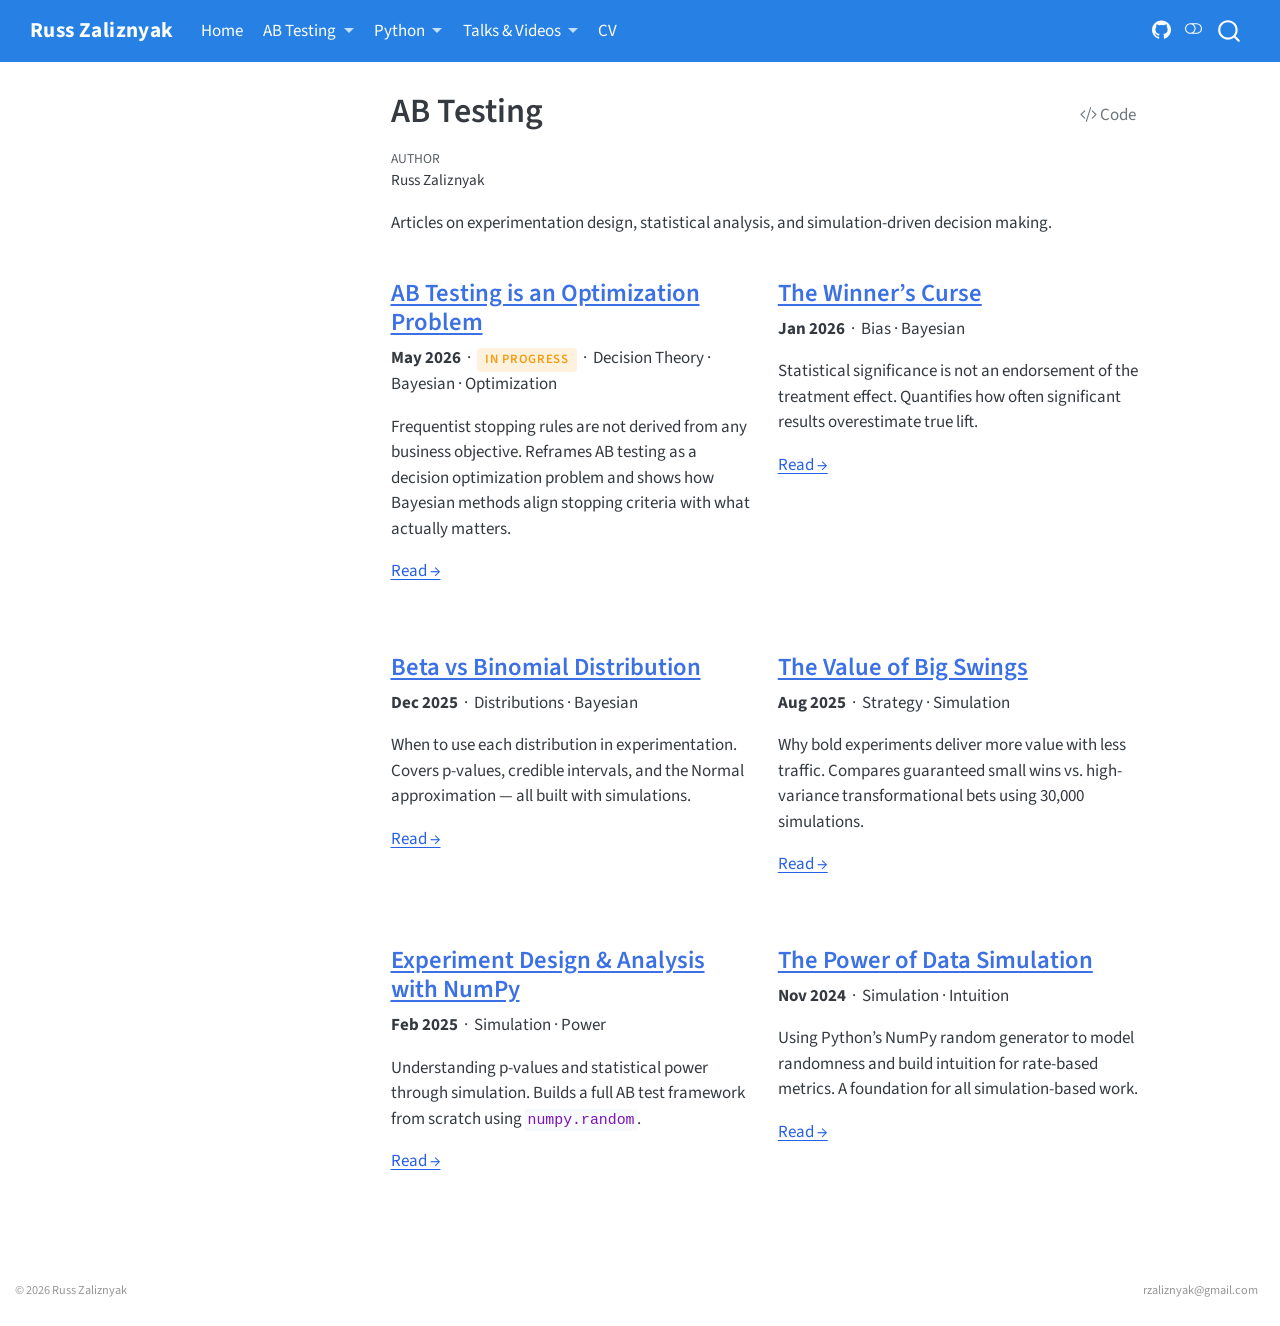
==== commit dee3f902: "Save" ====
--- a/docs/ab-testing/index.html
+++ b/docs/ab-testing/index.html
@@ -141,24 +141,28 @@
   </li>  
         <li><hr class="dropdown-divider"></li>
         <li>
+    <a class="dropdown-item" href="../ab-testing/ab-testing-optimization.html">
+ <span class="dropdown-text">AB Testing is an Optimization Problem</span></a>
+  </li>  
+        <li>
+    <a class="dropdown-item" href="../ab-testing/winners-curse.html">
+ <span class="dropdown-text">The Winner’s Curse</span></a>
+  </li>  
+        <li>
+    <a class="dropdown-item" href="../ab-testing/beta-vs-binomial.html">
+ <span class="dropdown-text">Beta vs Binomial Distribution</span></a>
+  </li>  
+        <li>
+    <a class="dropdown-item" href="../ab-testing/big-swings.html">
+ <span class="dropdown-text">The Value of Big Swings</span></a>
+  </li>  
+        <li>
+    <a class="dropdown-item" href="../ab-testing/numpy-experiment-design.html">
+ <span class="dropdown-text">Experiment Design &amp; Analysis</span></a>
+  </li>  
+        <li>
     <a class="dropdown-item" href="../ab-testing/power-of-simulation.html">
  <span class="dropdown-text">The Power of Data Simulation</span></a>
-  </li>  
-        <li>
-    <a class="dropdown-item" href="../ab-testing/numpy-experiment-design.html">
- <span class="dropdown-text">Experiment Design &amp; Analysis</span></a>
-  </li>  
-        <li>
-    <a class="dropdown-item" href="../ab-testing/beta-vs-binomial.html">
- <span class="dropdown-text">Beta vs Binomial Distribution</span></a>
-  </li>  
-        <li>
-    <a class="dropdown-item" href="../ab-testing/winners-curse.html">
- <span class="dropdown-text">The Winner’s Curse</span></a>
-  </li>  
-        <li>
-    <a class="dropdown-item" href="../ab-testing/big-swings.html">
- <span class="dropdown-text">The Value of Big Swings</span></a>
   </li>  
     </ul>
   </li>
@@ -265,11 +269,11 @@
 
 <p>Articles on experimentation design, statistical analysis, and simulation-driven decision making.</p>
 <div class="grid">
-<section id="the-value-of-big-swings" class="level3 g-col-6">
-<h3 class="anchored" data-anchor-id="the-value-of-big-swings"><a href="../ab-testing/big-swings.html">The Value of Big Swings</a></h3>
-<p><strong>Aug 2025</strong> &nbsp;·&nbsp; Strategy · Simulation</p>
-<p>Why bold experiments deliver more value with less traffic. Compares guaranteed small wins vs.&nbsp;high-variance transformational bets using 30,000 simulations.</p>
-<p><a href="../ab-testing/big-swings.html">Read →</a></p>
+<section id="ab-testing-is-an-optimization-problem" class="level3 g-col-6">
+<h3 class="anchored" data-anchor-id="ab-testing-is-an-optimization-problem"><a href="../ab-testing/ab-testing-optimization.html">AB Testing is an Optimization Problem</a></h3>
+<p><strong>May 2026</strong> &nbsp;·&nbsp; <span class="badge-wip">In Progress</span> &nbsp;·&nbsp; Decision Theory · Bayesian · Optimization</p>
+<p>Frequentist stopping rules are not derived from any business objective. Reframes AB testing as a decision optimization problem and shows how Bayesian methods align stopping criteria with what actually matters.</p>
+<p><a href="../ab-testing/ab-testing-optimization.html">Read →</a></p>
 </section>
 <section id="the-winners-curse" class="level3 g-col-6">
 <h3 class="anchored" data-anchor-id="the-winners-curse"><a href="../ab-testing/winners-curse.html">The Winner’s Curse</a></h3>
@@ -282,6 +286,12 @@
 <p><strong>Dec 2025</strong> &nbsp;·&nbsp; Distributions · Bayesian</p>
 <p>When to use each distribution in experimentation. Covers p-values, credible intervals, and the Normal approximation — all built with simulations.</p>
 <p><a href="../ab-testing/beta-vs-binomial.html">Read →</a></p>
+</section>
+<section id="the-value-of-big-swings" class="level3 g-col-6">
+<h3 class="anchored" data-anchor-id="the-value-of-big-swings"><a href="../ab-testing/big-swings.html">The Value of Big Swings</a></h3>
+<p><strong>Aug 2025</strong> &nbsp;·&nbsp; Strategy · Simulation</p>
+<p>Why bold experiments deliver more value with less traffic. Compares guaranteed small wins vs.&nbsp;high-variance transformational bets using 30,000 simulations.</p>
+<p><a href="../ab-testing/big-swings.html">Read →</a></p>
 </section>
 <section id="experiment-design-analysis-with-numpy" class="level3 g-col-6">
 <h3 class="anchored" data-anchor-id="experiment-design-analysis-with-numpy"><a href="../ab-testing/numpy-experiment-design.html">Experiment Design &amp; Analysis with NumPy</a></h3>
@@ -927,12 +937,12 @@
 <span id="cb1-8"><a href="#cb1-8" aria-hidden="true" tabindex="-1"></a>:::: {.grid}</span>
 <span id="cb1-9"><a href="#cb1-9" aria-hidden="true" tabindex="-1"></a></span>
 <span id="cb1-10"><a href="#cb1-10" aria-hidden="true" tabindex="-1"></a>::: {.g-col-6}</span>
-<span id="cb1-11"><a href="#cb1-11" aria-hidden="true" tabindex="-1"></a><span class="fu">### [The Value of Big Swings](big-swings.qmd)</span></span>
-<span id="cb1-12"><a href="#cb1-12" aria-hidden="true" tabindex="-1"></a>**Aug 2025** <span class="dv">&amp;nbsp;</span>·<span class="dv">&amp;nbsp;</span> Strategy · Simulation</span>
+<span id="cb1-11"><a href="#cb1-11" aria-hidden="true" tabindex="-1"></a><span class="fu">### [AB Testing is an Optimization Problem](ab-testing-optimization.qmd)</span></span>
+<span id="cb1-12"><a href="#cb1-12" aria-hidden="true" tabindex="-1"></a>**May 2026** <span class="dv">&amp;nbsp;</span>·<span class="dv">&amp;nbsp;</span> <span class="co">[</span><span class="ot">In Progress</span><span class="co">]</span>{.badge-wip} <span class="dv">&amp;nbsp;</span>·<span class="dv">&amp;nbsp;</span> Decision Theory · Bayesian · Optimization</span>
 <span id="cb1-13"><a href="#cb1-13" aria-hidden="true" tabindex="-1"></a></span>
-<span id="cb1-14"><a href="#cb1-14" aria-hidden="true" tabindex="-1"></a>Why bold experiments deliver more value with less traffic. Compares guaranteed small wins vs. high-variance transformational bets using 30,000 simulations.</span>
+<span id="cb1-14"><a href="#cb1-14" aria-hidden="true" tabindex="-1"></a>Frequentist stopping rules are not derived from any business objective. Reframes AB testing as a decision optimization problem and shows how Bayesian methods align stopping criteria with what actually matters.</span>
 <span id="cb1-15"><a href="#cb1-15" aria-hidden="true" tabindex="-1"></a></span>
-<span id="cb1-16"><a href="#cb1-16" aria-hidden="true" tabindex="-1"></a><span class="co">[</span><span class="ot">Read →</span><span class="co">](big-swings.qmd)</span></span>
+<span id="cb1-16"><a href="#cb1-16" aria-hidden="true" tabindex="-1"></a><span class="co">[</span><span class="ot">Read →</span><span class="co">](ab-testing-optimization.qmd)</span></span>
 <span id="cb1-17"><a href="#cb1-17" aria-hidden="true" tabindex="-1"></a>:::</span>
 <span id="cb1-18"><a href="#cb1-18" aria-hidden="true" tabindex="-1"></a></span>
 <span id="cb1-19"><a href="#cb1-19" aria-hidden="true" tabindex="-1"></a>::: {.g-col-6}</span>
@@ -954,24 +964,33 @@
 <span id="cb1-35"><a href="#cb1-35" aria-hidden="true" tabindex="-1"></a>:::</span>
 <span id="cb1-36"><a href="#cb1-36" aria-hidden="true" tabindex="-1"></a></span>
 <span id="cb1-37"><a href="#cb1-37" aria-hidden="true" tabindex="-1"></a>::: {.g-col-6}</span>
-<span id="cb1-38"><a href="#cb1-38" aria-hidden="true" tabindex="-1"></a><span class="fu">### [Experiment Design &amp; Analysis with NumPy](numpy-experiment-design.qmd)</span></span>
-<span id="cb1-39"><a href="#cb1-39" aria-hidden="true" tabindex="-1"></a>**Feb 2025** <span class="dv">&amp;nbsp;</span>·<span class="dv">&amp;nbsp;</span> Simulation · Power</span>
+<span id="cb1-38"><a href="#cb1-38" aria-hidden="true" tabindex="-1"></a><span class="fu">### [The Value of Big Swings](big-swings.qmd)</span></span>
+<span id="cb1-39"><a href="#cb1-39" aria-hidden="true" tabindex="-1"></a>**Aug 2025** <span class="dv">&amp;nbsp;</span>·<span class="dv">&amp;nbsp;</span> Strategy · Simulation</span>
 <span id="cb1-40"><a href="#cb1-40" aria-hidden="true" tabindex="-1"></a></span>
-<span id="cb1-41"><a href="#cb1-41" aria-hidden="true" tabindex="-1"></a>Understanding p-values and statistical power through simulation. Builds a full AB test framework from scratch using <span class="in">`numpy.random`</span>.</span>
+<span id="cb1-41"><a href="#cb1-41" aria-hidden="true" tabindex="-1"></a>Why bold experiments deliver more value with less traffic. Compares guaranteed small wins vs. high-variance transformational bets using 30,000 simulations.</span>
 <span id="cb1-42"><a href="#cb1-42" aria-hidden="true" tabindex="-1"></a></span>
-<span id="cb1-43"><a href="#cb1-43" aria-hidden="true" tabindex="-1"></a><span class="co">[</span><span class="ot">Read →</span><span class="co">](numpy-experiment-design.qmd)</span></span>
+<span id="cb1-43"><a href="#cb1-43" aria-hidden="true" tabindex="-1"></a><span class="co">[</span><span class="ot">Read →</span><span class="co">](big-swings.qmd)</span></span>
 <span id="cb1-44"><a href="#cb1-44" aria-hidden="true" tabindex="-1"></a>:::</span>
 <span id="cb1-45"><a href="#cb1-45" aria-hidden="true" tabindex="-1"></a></span>
 <span id="cb1-46"><a href="#cb1-46" aria-hidden="true" tabindex="-1"></a>::: {.g-col-6}</span>
-<span id="cb1-47"><a href="#cb1-47" aria-hidden="true" tabindex="-1"></a><span class="fu">### [The Power of Data Simulation](power-of-simulation.qmd)</span></span>
-<span id="cb1-48"><a href="#cb1-48" aria-hidden="true" tabindex="-1"></a>**Nov 2024** <span class="dv">&amp;nbsp;</span>·<span class="dv">&amp;nbsp;</span> Simulation · Intuition</span>
+<span id="cb1-47"><a href="#cb1-47" aria-hidden="true" tabindex="-1"></a><span class="fu">### [Experiment Design &amp; Analysis with NumPy](numpy-experiment-design.qmd)</span></span>
+<span id="cb1-48"><a href="#cb1-48" aria-hidden="true" tabindex="-1"></a>**Feb 2025** <span class="dv">&amp;nbsp;</span>·<span class="dv">&amp;nbsp;</span> Simulation · Power</span>
 <span id="cb1-49"><a href="#cb1-49" aria-hidden="true" tabindex="-1"></a></span>
-<span id="cb1-50"><a href="#cb1-50" aria-hidden="true" tabindex="-1"></a>Using Python's NumPy random generator to model randomness and build intuition for rate-based metrics. A foundation for all simulation-based work.</span>
+<span id="cb1-50"><a href="#cb1-50" aria-hidden="true" tabindex="-1"></a>Understanding p-values and statistical power through simulation. Builds a full AB test framework from scratch using <span class="in">`numpy.random`</span>.</span>
 <span id="cb1-51"><a href="#cb1-51" aria-hidden="true" tabindex="-1"></a></span>
-<span id="cb1-52"><a href="#cb1-52" aria-hidden="true" tabindex="-1"></a><span class="co">[</span><span class="ot">Read →</span><span class="co">](power-of-simulation.qmd)</span></span>
+<span id="cb1-52"><a href="#cb1-52" aria-hidden="true" tabindex="-1"></a><span class="co">[</span><span class="ot">Read →</span><span class="co">](numpy-experiment-design.qmd)</span></span>
 <span id="cb1-53"><a href="#cb1-53" aria-hidden="true" tabindex="-1"></a>:::</span>
 <span id="cb1-54"><a href="#cb1-54" aria-hidden="true" tabindex="-1"></a></span>
-<span id="cb1-55"><a href="#cb1-55" aria-hidden="true" tabindex="-1"></a>::::</span></code><button title="Copy to Clipboard" class="code-copy-button" data-in-quarto-modal=""><i class="bi"></i></button></pre></div>
+<span id="cb1-55"><a href="#cb1-55" aria-hidden="true" tabindex="-1"></a>::: {.g-col-6}</span>
+<span id="cb1-56"><a href="#cb1-56" aria-hidden="true" tabindex="-1"></a><span class="fu">### [The Power of Data Simulation](power-of-simulation.qmd)</span></span>
+<span id="cb1-57"><a href="#cb1-57" aria-hidden="true" tabindex="-1"></a>**Nov 2024** <span class="dv">&amp;nbsp;</span>·<span class="dv">&amp;nbsp;</span> Simulation · Intuition</span>
+<span id="cb1-58"><a href="#cb1-58" aria-hidden="true" tabindex="-1"></a></span>
+<span id="cb1-59"><a href="#cb1-59" aria-hidden="true" tabindex="-1"></a>Using Python's NumPy random generator to model randomness and build intuition for rate-based metrics. A foundation for all simulation-based work.</span>
+<span id="cb1-60"><a href="#cb1-60" aria-hidden="true" tabindex="-1"></a></span>
+<span id="cb1-61"><a href="#cb1-61" aria-hidden="true" tabindex="-1"></a><span class="co">[</span><span class="ot">Read →</span><span class="co">](power-of-simulation.qmd)</span></span>
+<span id="cb1-62"><a href="#cb1-62" aria-hidden="true" tabindex="-1"></a>:::</span>
+<span id="cb1-63"><a href="#cb1-63" aria-hidden="true" tabindex="-1"></a></span>
+<span id="cb1-64"><a href="#cb1-64" aria-hidden="true" tabindex="-1"></a>::::</span></code><button title="Copy to Clipboard" class="code-copy-button" data-in-quarto-modal=""><i class="bi"></i></button></pre></div>
 </div></div></div></div></div>
 </div> <!-- /content -->
 <footer class="footer">
--- a/docs/styles.css
+++ b/docs/styles.css
@@ -32,7 +32,7 @@
 
 /* ── Dividers ── */
 hr {
-  margin: 2.5rem 0;
+  margin: 1.5rem 0 4rem 0;
   opacity: 0.2;
 }
 
@@ -43,6 +43,30 @@
 }
 
 /* ── Category badge ── */
+.badge-wip {
+  display: inline-block;
+  font-size: 0.75rem;
+  font-weight: 600;
+  letter-spacing: 0.05em;
+  text-transform: uppercase;
+  padding: 0.2em 0.7em;
+  border-radius: 4px;
+  background: #f39c1222;
+  color: #f39c12;
+}
+
+.badge-talk {
+  display: inline-block;
+  font-size: 0.75rem;
+  font-weight: 600;
+  letter-spacing: 0.05em;
+  text-transform: uppercase;
+  padding: 0.2em 0.7em;
+  border-radius: 4px;
+  background: #9b59b622;
+  color: #9b59b6;
+}
+
 .badge-category {
   display: inline-block;
   font-size: 0.75rem;
@@ -63,7 +87,7 @@
 }
 
 /* ── Home page two-column layout ── */
-#title-block-header {
+body.home-page #title-block-header {
   display: none !important;
 }
 
@@ -264,7 +288,7 @@
 .post-meta {
   font-size: 0.85rem;
   color: var(--bs-secondary-color, #6c757d);
-  margin-top: -0.5rem;
+  margin-top: 0.25rem;
   margin-bottom: 0.75rem;
   letter-spacing: 0.01em;
 }
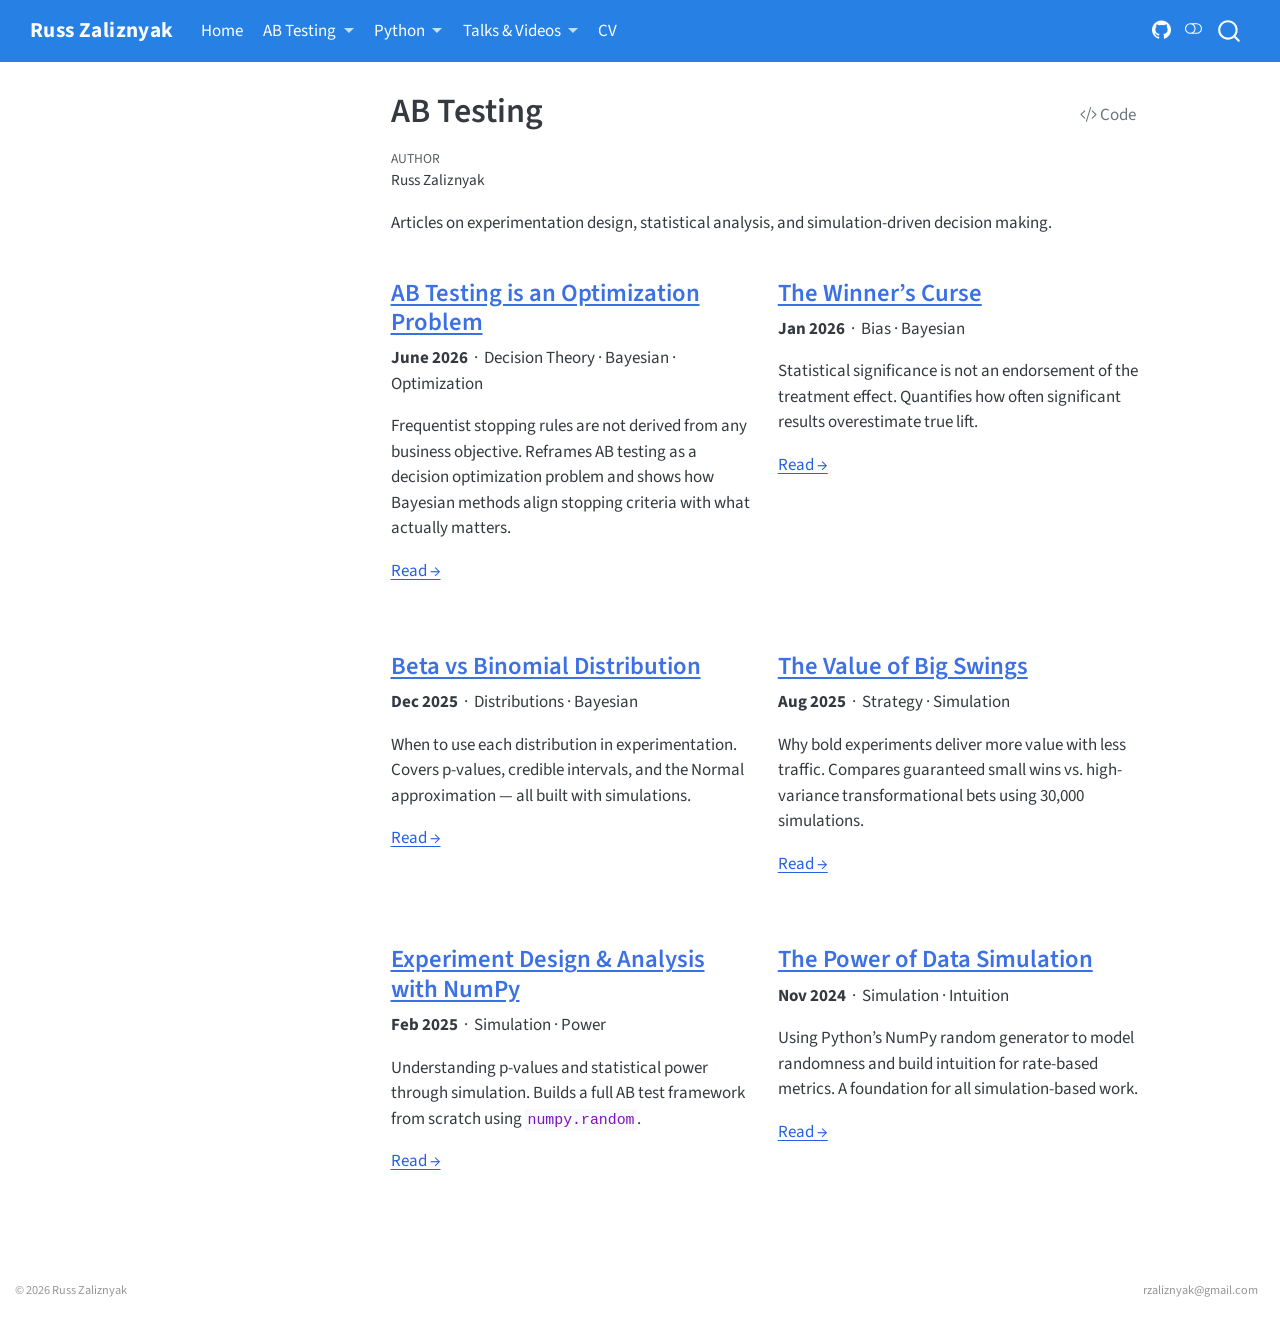
==== commit 9bd8678b: "update" ====
--- a/docs/ab-testing/index.html
+++ b/docs/ab-testing/index.html
@@ -65,6 +65,7 @@
 <script src="../site_libs/quarto-search/fuse.min.js"></script>
 <script src="../site_libs/quarto-search/quarto-search.js"></script>
 <meta name="quarto:offset" content="../">
+<link href="../favicon.svg" rel="icon" type="image/svg+xml">
 <script src="../site_libs/quarto-html/quarto.js"></script>
 <script src="../site_libs/quarto-html/popper.min.js"></script>
 <script src="../site_libs/quarto-html/tippy.umd.min.js"></script>
@@ -271,7 +272,7 @@
 <div class="grid">
 <section id="ab-testing-is-an-optimization-problem" class="level3 g-col-6">
 <h3 class="anchored" data-anchor-id="ab-testing-is-an-optimization-problem"><a href="../ab-testing/ab-testing-optimization.html">AB Testing is an Optimization Problem</a></h3>
-<p><strong>May 2026</strong> &nbsp;·&nbsp; <span class="badge-wip">In Progress</span> &nbsp;·&nbsp; Decision Theory · Bayesian · Optimization</p>
+<p><strong>June 2026</strong> &nbsp;·&nbsp; Decision Theory · Bayesian · Optimization</p>
 <p>Frequentist stopping rules are not derived from any business objective. Reframes AB testing as a decision optimization problem and shows how Bayesian methods align stopping criteria with what actually matters.</p>
 <p><a href="../ab-testing/ab-testing-optimization.html">Read →</a></p>
 </section>
@@ -938,7 +939,7 @@
 <span id="cb1-9"><a href="#cb1-9" aria-hidden="true" tabindex="-1"></a></span>
 <span id="cb1-10"><a href="#cb1-10" aria-hidden="true" tabindex="-1"></a>::: {.g-col-6}</span>
 <span id="cb1-11"><a href="#cb1-11" aria-hidden="true" tabindex="-1"></a><span class="fu">### [AB Testing is an Optimization Problem](ab-testing-optimization.qmd)</span></span>
-<span id="cb1-12"><a href="#cb1-12" aria-hidden="true" tabindex="-1"></a>**May 2026** <span class="dv">&amp;nbsp;</span>·<span class="dv">&amp;nbsp;</span> <span class="co">[</span><span class="ot">In Progress</span><span class="co">]</span>{.badge-wip} <span class="dv">&amp;nbsp;</span>·<span class="dv">&amp;nbsp;</span> Decision Theory · Bayesian · Optimization</span>
+<span id="cb1-12"><a href="#cb1-12" aria-hidden="true" tabindex="-1"></a>**June 2026** <span class="dv">&amp;nbsp;</span>·<span class="dv">&amp;nbsp;</span> Decision Theory · Bayesian · Optimization</span>
 <span id="cb1-13"><a href="#cb1-13" aria-hidden="true" tabindex="-1"></a></span>
 <span id="cb1-14"><a href="#cb1-14" aria-hidden="true" tabindex="-1"></a>Frequentist stopping rules are not derived from any business objective. Reframes AB testing as a decision optimization problem and shows how Bayesian methods align stopping criteria with what actually matters.</span>
 <span id="cb1-15"><a href="#cb1-15" aria-hidden="true" tabindex="-1"></a></span>
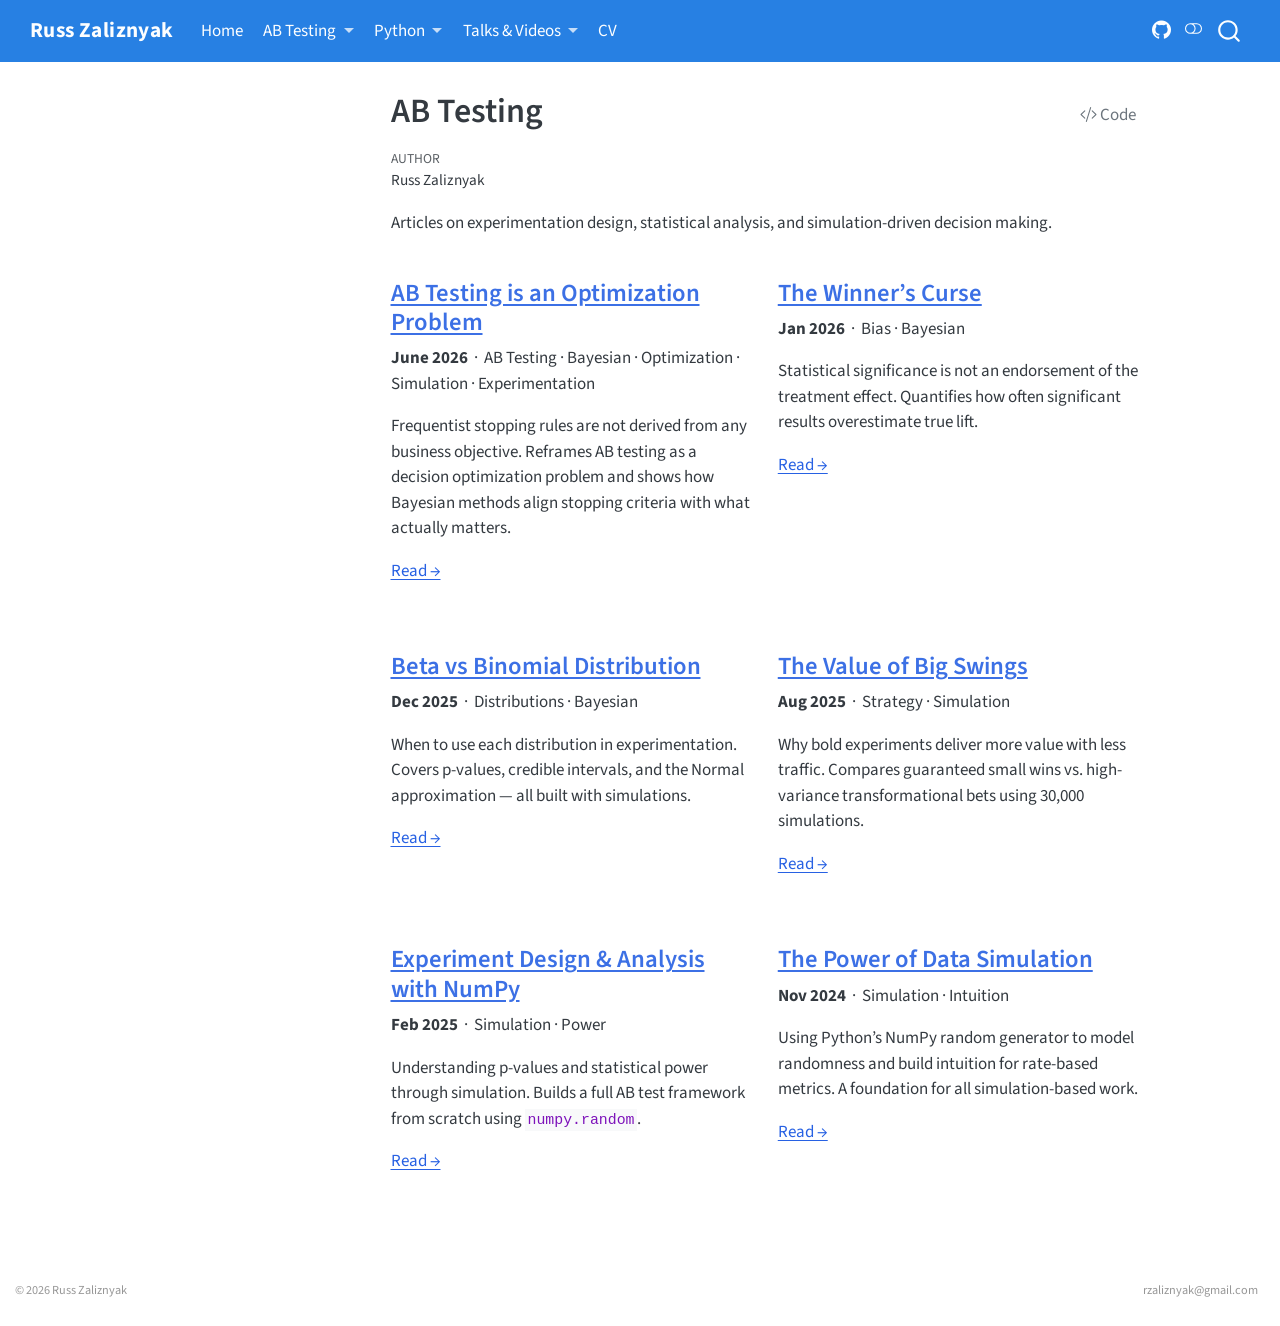
==== commit 111bf21d: "update dates and badges" ====
--- a/docs/ab-testing/index.html
+++ b/docs/ab-testing/index.html
@@ -272,7 +272,7 @@
 <div class="grid">
 <section id="ab-testing-is-an-optimization-problem" class="level3 g-col-6">
 <h3 class="anchored" data-anchor-id="ab-testing-is-an-optimization-problem"><a href="../ab-testing/ab-testing-optimization.html">AB Testing is an Optimization Problem</a></h3>
-<p><strong>June 2026</strong> &nbsp;·&nbsp; Decision Theory · Bayesian · Optimization</p>
+<p><strong>June 2026</strong> &nbsp;·&nbsp; AB Testing · Bayesian · Optimization · Simulation · Experimentation</p>
 <p>Frequentist stopping rules are not derived from any business objective. Reframes AB testing as a decision optimization problem and shows how Bayesian methods align stopping criteria with what actually matters.</p>
 <p><a href="../ab-testing/ab-testing-optimization.html">Read →</a></p>
 </section>
@@ -939,7 +939,7 @@
 <span id="cb1-9"><a href="#cb1-9" aria-hidden="true" tabindex="-1"></a></span>
 <span id="cb1-10"><a href="#cb1-10" aria-hidden="true" tabindex="-1"></a>::: {.g-col-6}</span>
 <span id="cb1-11"><a href="#cb1-11" aria-hidden="true" tabindex="-1"></a><span class="fu">### [AB Testing is an Optimization Problem](ab-testing-optimization.qmd)</span></span>
-<span id="cb1-12"><a href="#cb1-12" aria-hidden="true" tabindex="-1"></a>**June 2026** <span class="dv">&amp;nbsp;</span>·<span class="dv">&amp;nbsp;</span> Decision Theory · Bayesian · Optimization</span>
+<span id="cb1-12"><a href="#cb1-12" aria-hidden="true" tabindex="-1"></a>**June 2026** <span class="dv">&amp;nbsp;</span>·<span class="dv">&amp;nbsp;</span> AB Testing · Bayesian · Optimization · Simulation · Experimentation</span>
 <span id="cb1-13"><a href="#cb1-13" aria-hidden="true" tabindex="-1"></a></span>
 <span id="cb1-14"><a href="#cb1-14" aria-hidden="true" tabindex="-1"></a>Frequentist stopping rules are not derived from any business objective. Reframes AB testing as a decision optimization problem and shows how Bayesian methods align stopping criteria with what actually matters.</span>
 <span id="cb1-15"><a href="#cb1-15" aria-hidden="true" tabindex="-1"></a></span>
